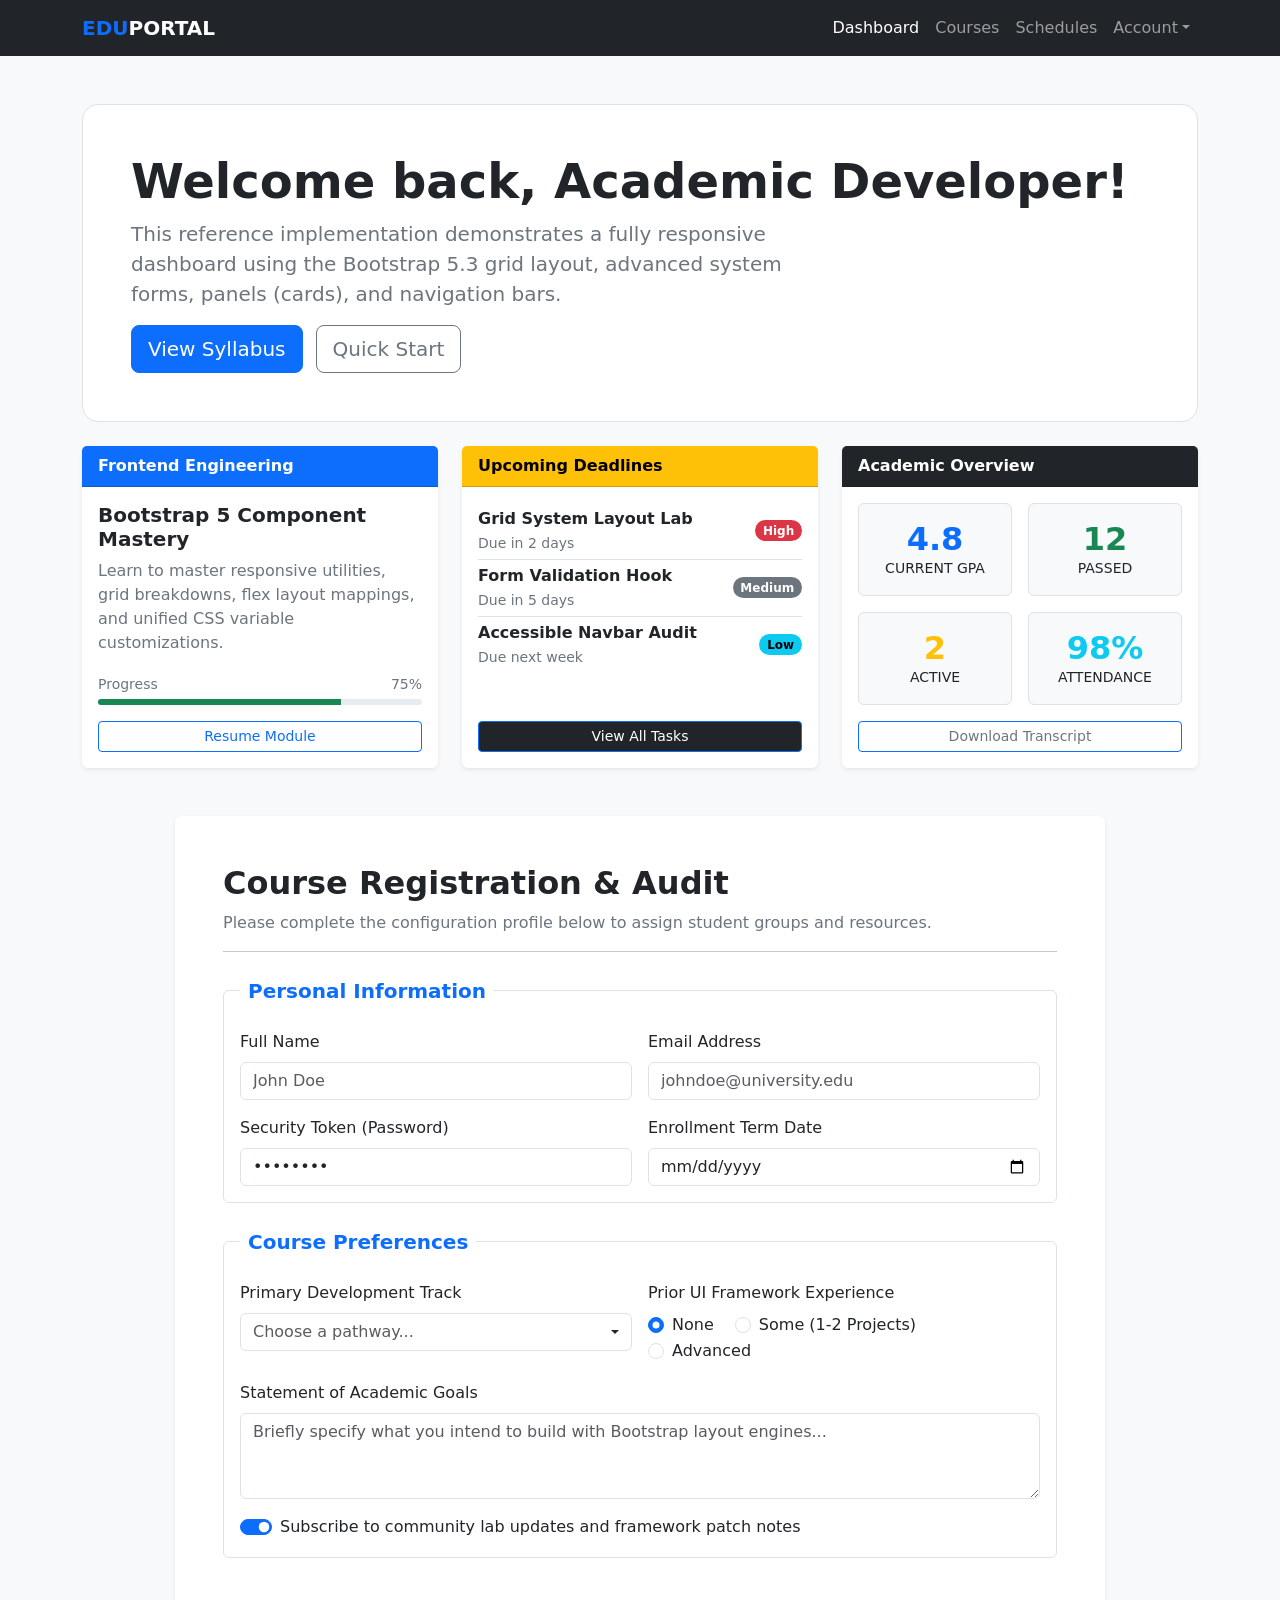
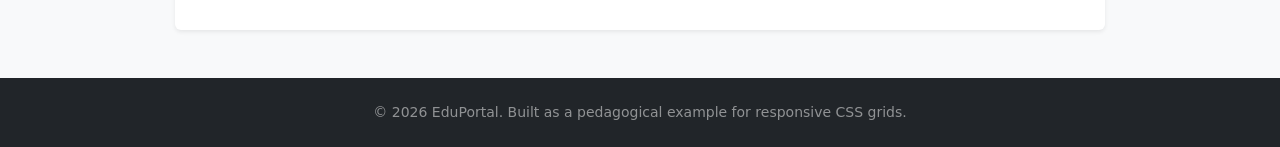
==== task4/index.html @ 4e0b3f1d "Add bootstrap hw" ====
<!DOCTYPE html>
<html lang="en">
<head>
    <meta charset="UTF-8">
    <meta name="viewport" content="width=device-width, initial-scale=1">
    <title>EduPortal</title>

    <link href="https://cdn.jsdelivr.net/npm/bootstrap@5.3.8/dist/css/bootstrap.min.css" rel="stylesheet">
    <link href="style.css" rel="stylesheet">
</head>

<body class="bg-light d-flex flex-column min-vh-100">

<nav class="navbar navbar-expand-lg navbar-dark bg-dark">
    <div class="container">
        <a class="navbar-brand fw-bold"><span class="text-primary">EDU</span>PORTAL</a>

        <button class="navbar-toggler" type="button"
                data-bs-toggle="collapse" data-bs-target="#mainMenu"
                aria-controls="mainMenu" aria-expanded="false" aria-label="Toggle navigation">
            <span class="navbar-toggler-icon"></span>
        </button>

        <div class="collapse navbar-collapse" id="mainMenu">
            <ul class="navbar-nav ms-auto">
                <li class="nav-item"><a class="nav-link active" aria-current="page" href="#">Dashboard</a></li>
                <li class="nav-item"><a class="nav-link" href="#">Courses</a></li>
                <li class="nav-item"><a class="nav-link" href="#">Schedules</a></li>
                <li class="nav-item dropdown">
                    <a class="nav-link dropdown-toggle" href="#" role="button"
                       data-bs-toggle="dropdown" aria-expanded="false">Account</a>
                    <ul class="dropdown-menu dropdown-menu-end">
                        <li><a class="dropdown-item" href="#">My Profile</a></li>
                        <li><a class="dropdown-item" href="#">Settings</a></li>
                        <li>
                            <hr class="dropdown-divider">
                        </li>
                        <li><a class="dropdown-item" href="#">Logout</a></li>
                    </ul>
                </li>
            </ul>
        </div>
    </div>
</nav>

<main class="container my-5 flex-grow-1">

    <section class="p-5 mb-4 bg-white border rounded-4">
        <h1 class="display-5 fw-bold">Welcome back, Academic Developer!</h1>
        <p class="lead text-secondary col-lg-8">
            This reference implementation demonstrates a fully responsive dashboard
            using the Bootstrap 5.3 grid layout, advanced system forms, panels (cards),
            and navigation bars.
        </p>
        <a class="btn btn-primary btn-lg me-2" href="#">View Syllabus</a>
        <a class="btn btn-outline-secondary btn-lg" href="#">Quick Start</a>
    </section>

    <div class="row g-4 mb-5 justify-content-center">
        <div class="col-12 col-md-6 col-lg-4">
            <div class="card h-100 hover-lift border-0 shadow-sm card-hover">
                <div class="card-header bg-primary text-white fw-semibold">Frontend Engineering</div>
                <div class="card-body d-flex flex-column">
                    <h5 class="card-title fw-bold">Bootstrap 5 Component Mastery</h5>
                    <p class="card-text text-secondary">
                        Learn to master responsive utilities, grid breakdowns, flex layout
                        mappings, and unified CSS variable customizations.
                    </p>
                    <div class="mt-auto">
                        <div class="d-flex justify-content-between small text-secondary mb-1">
                            <span>Progress</span>
                            <span>75%</span>
                        </div>
                        <div class="progress mb-3" style="height: 6px;">
                            <div class="progress-bar bg-success" style="width: 75%;"></div>
                        </div>
                        <a href="#" class="btn btn-outline-primary btn-sm w-100">Resume Module</a>
                    </div>
                </div>
            </div>
        </div>

        <div class="col-12 col-md-6 col-lg-4 ">
            <div class="card h-100 border-0 shadow-sm card-hover">
                <div class="card-header bg-warning text-black fw-semibold">Upcoming Deadlines</div>
                <div class="card-body d-flex flex-column">
                    <ul class="list-group list-group-flush mb-3" style="--bs-list-group-item-padding-y: 0.25rem">
                        <li class="list-group-item d-flex justify-content-between align-items-center px-0">
                            <div>
                                <div class="fw-bold">Grid System Layout Lab</div>
                                <small class="text-secondary">Due in 2 days</small>
                            </div>
                            <span class="badge rounded-pill text-bg-danger">High</span>
                        </li>
                        <li class="list-group-item d-flex justify-content-between align-items-center px-0">
                            <div>
                                <div class="fw-bold">Form Validation Hook</div>
                                <small class="text-secondary">Due in 5 days</small>
                            </div>
                            <span class="badge rounded-pill text-bg-secondary">Medium</span>
                        </li>
                        <li class="list-group-item d-flex justify-content-between align-items-center px-0">
                            <div>
                                <div class="fw-bold">Accessible Navbar Audit</div>
                                <small class="text-secondary">Due next week</small>
                            </div>
                            <span class="badge rounded-pill text-bg-info">Low</span>
                        </li>
                    </ul>
                    <div class="mt-auto">
                        <a href="#" class="btn bg-dark btn-outline-primary text-white btn-sm w-100">View All Tasks</a>
                    </div>
                </div>
            </div>
        </div>

        <div class="col-12 col-lg-4">
            <div class="card h-100 border-0 shadow-sm card-hover">
                <div class="card-header bg-dark text-white fw-semibold">Academic Overview</div>
                <div class="card-body d-flex flex-column ">
                    <div class="row g-3 mb-3">
                        <div class="col-6">
                            <div class="border rounded bg-light text-center p-3">
                                <div class="h2 fw-bold mb-0 text-primary">4.8</div>
                                <div class="small text-uppercase">Current GPA</div>
                            </div>
                        </div>
                        <div class="col-6">
                            <div class="border rounded bg-light text-center p-3">
                                <div class="h2 fw-bold mb-0 text-success">12</div>
                                <div class="small text-uppercase">Passed</div>
                            </div>
                        </div>
                        <div class="col-6">
                            <div class="border rounded bg-light text-center p-3">
                                <div class="h2 fw-bold mb-0 text-warning">2</div>
                                <div class="small text-uppercase">Active</div>
                            </div>
                        </div>
                        <div class="col-6">
                            <div class="border rounded bg-light text-center p-3">
                                <div class="h2 fw-bold mb-0 text-info">98%</div>
                                <div class="small text-uppercase">Attendance</div>
                            </div>
                        </div>
                    </div>
                    <div class="mt-auto">
                        <a href="#" class="btn btn-outline-primary text-secondary btn-sm w-100">Download Transcript</a>
                    </div>
                </div>
            </div>
        </div>
    </div>

    <section class="col-lg-10 mx-auto bg-white p-5 rounded shadow-sm">
        <h2 class="fw-bold">Course Registration &amp; Audit</h2>
        <p class="text-secondary mb-0">
            Please complete the configuration profile below to assign student groups and resources.
        </p>
        <hr class="mb-4">

        <form>

            <fieldset class="border rounded p-3 mb-4">
                <legend class="float-none w-auto px-2 fs-5 fw-bold text-primary">Personal Information</legend>
                <div class="row g-3">
                    <div class="col-md-6">
                        <label for="fullName" class="form-label">Full Name</label>
                        <input type="text" class="form-control" id="fullName" placeholder="John Doe">
                    </div>
                    <div class="col-md-6">
                        <label for="email" class="form-label">Email Address</label>
                        <input type="email" class="form-control" id="email" placeholder="johndoe@university.edu">
                    </div>
                    <div class="col-md-6">
                        <label for="password" class="form-label">Security Token (Password)</label>
                        <input type="password" class="form-control" id="password" value="12345678">
                    </div>
                    <div class="col-md-6">
                        <label for="termDate" class="form-label">Enrollment Term Date</label>
                        <input type="date" class="form-control" id="termDate">
                    </div>
                </div>
            </fieldset>

            <fieldset class="border rounded p-3 mb-4">
                <legend class="float-none w-auto px-2 fs-5 fw-bold text-primary">Course Preferences</legend>
                <div class="row g-3">
                    <div class="col-md-6">
                        <label for="dropdownMenuButton" class="form-label">Primary Development Track</label>
                        <div class="dropdown custom-input-dropdown">
                            <button
                                    class="form-control text-start d-flex align-items-center justify-content-between dropdown-toggle"
                                    type="button"
                                    id="dropdownMenuButton"
                                    data-bs-toggle="dropdown"
                                    aria-expanded="false">
                                <span class="text-muted">Choose a pathway...</span>
                            </button>

                            <ul class="dropdown-menu w-100" aria-labelledby="dropdownMenuButton">
                                <li><a class="dropdown-item" href="#">Frontend Architecture (HTML/CSS/Bootstrap)</a>
                                </li>
                                <li><a class="dropdown-item" href="#">Backend Engineering (Java/Node.js/Python)</a></li>
                                <li><a class="dropdown-item" href="#">Full-Stack Advanced Application</a></li>
                            </ul>
                        </div>
                    </div>
                    <div class="col-md-6">
                        <label class="form-label d-block">Prior UI Framework Experience</label>
                        <div class="form-check form-check-inline">
                            <input class="form-check-input" type="radio" name="experience" id="expNone" checked>
                            <label class="form-check-label" for="expNone">None</label>
                        </div>
                        <div class="form-check form-check-inline">
                            <input class="form-check-input" type="radio" name="experience" id="expSome">
                            <label class="form-check-label" for="expSome">Some (1-2 Projects)</label>
                        </div>
                        <div class="form-check form-check-inline">
                            <input class="form-check-input" type="radio" name="experience" id="expAdvanced">
                            <label class="form-check-label" for="expAdvanced">Advanced</label>
                        </div>
                    </div>
                    <div class="col-md-12">
                        <label for="goals" class="form-label">Statement of Academic Goals</label>
                        <textarea class="form-control" id="goals" rows="3"
                                  placeholder="Briefly specify what you intend to build with Bootstrap layout engines..."></textarea>
                    </div>

                    <div class="col-12">
                    <div class="form-check form-switch">
                        <input class="form-check-input" type="checkbox" role="switch" id="updates" checked>
                        <label class="form-check-label" for="updates">
                            Subscribe to community lab updates and framework patch notes
                        </label>
                    </div>
                </div>

                </div>
            </fieldset>

        </form>
    </section>

</main>

<footer class="bg-dark text-white-50 text-center small py-4">
    &copy; 2026 EduPortal. Built as a pedagogical example for responsive CSS grids.
</footer>

<script src="https://cdn.jsdelivr.net/npm/bootstrap@5.3.8/dist/js/bootstrap.bundle.min.js"></script>
</body>
</html>
---- task4/style.css ----
.card-hover {
    transition: transform 0.2s ease, box-shadow 0.2s ease;
}

.card-hover:hover {
    transform: translateY(-6px);
    --bs-box-shadow-sm: 0 12px 24px rgba(0, 0, 0, 0.15);
}
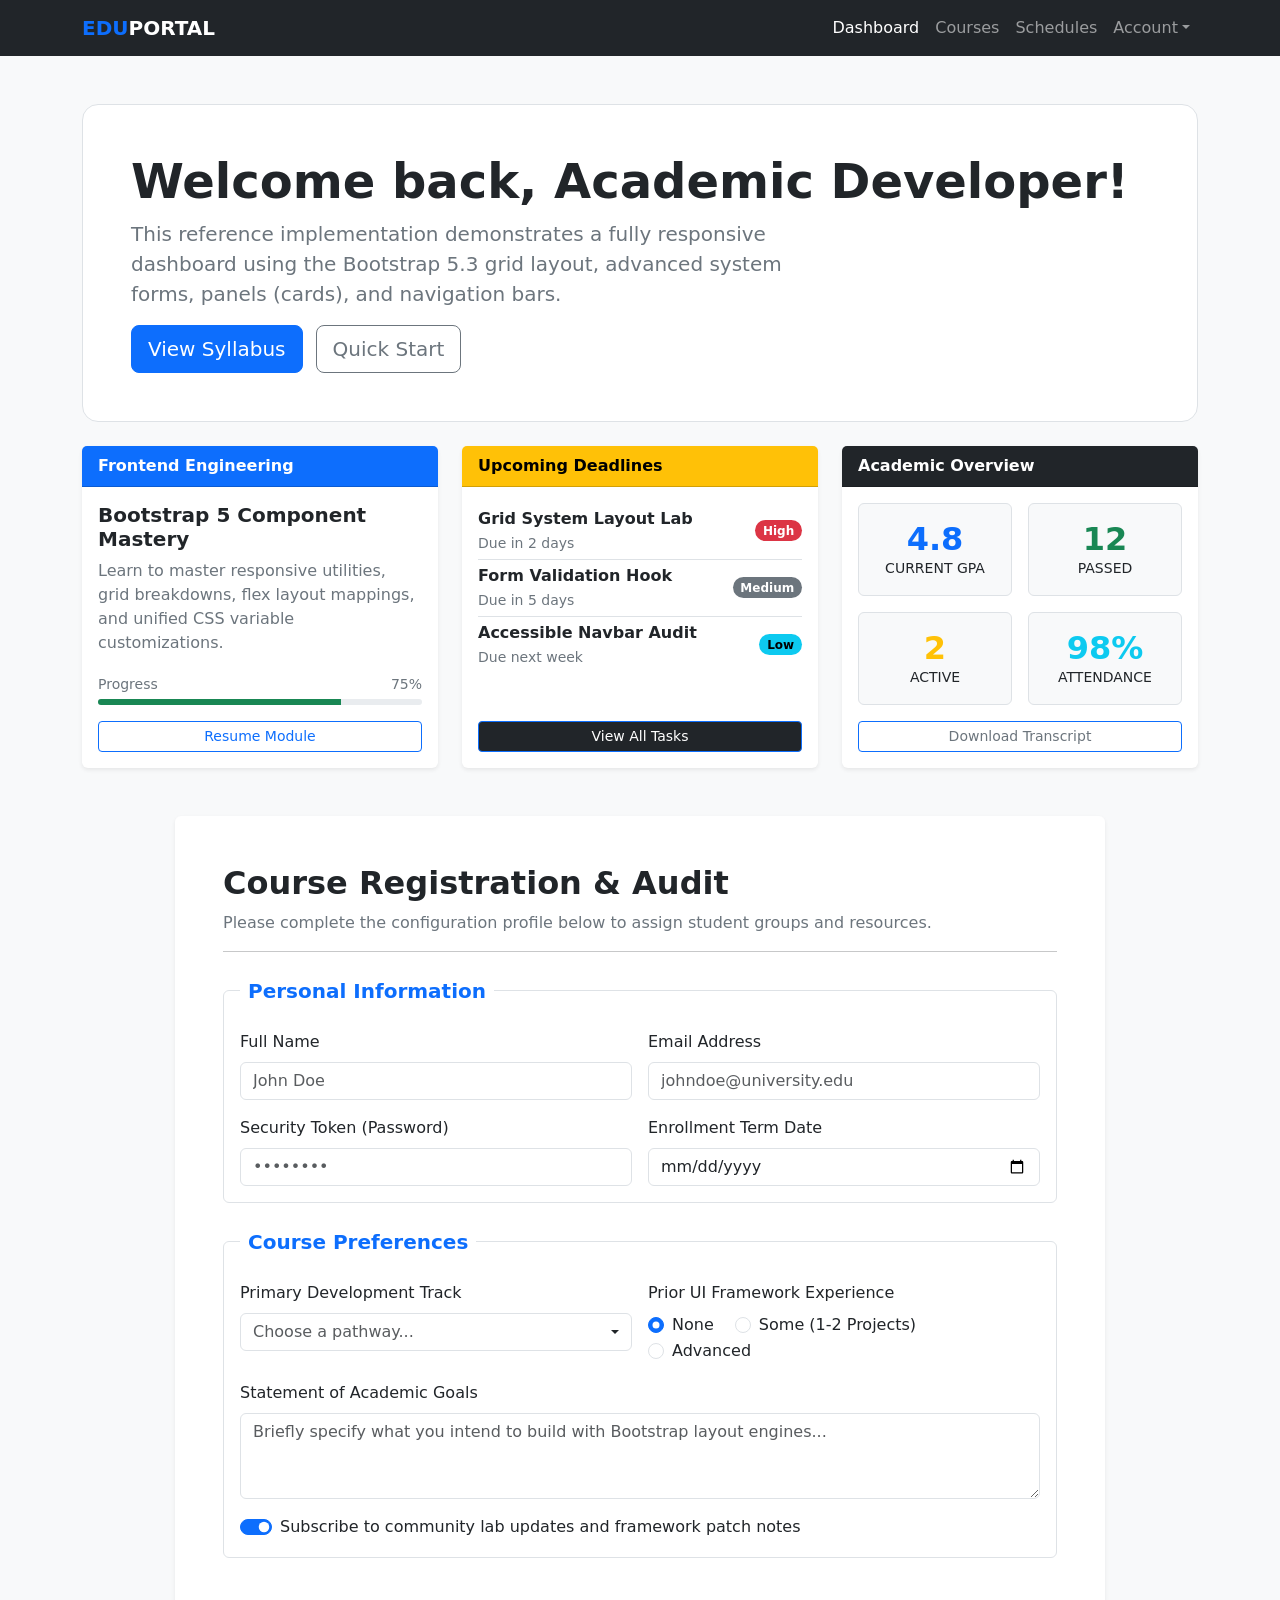
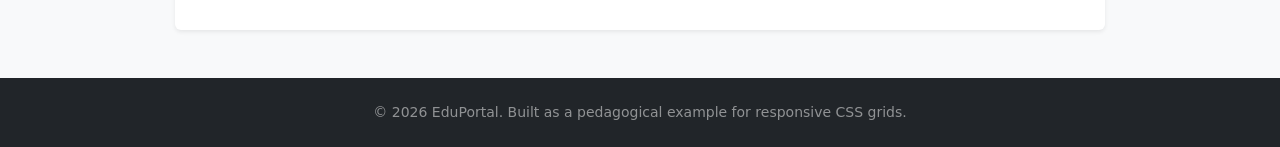
==== commit fad0a156: "Fix HTML encoding issues in index.html" ====
--- a/task4/index.html
+++ b/task4/index.html
@@ -174,7 +174,7 @@
                     </div>
                     <div class="col-md-6">
                         <label for="password" class="form-label">Security Token (Password)</label>
-                        <input type="password" class="form-control" id="password" value="12345678">
+                        <input type="password" class="form-control" id="password" placeholder="••••••••">
                     </div>
                     <div class="col-md-6">
                         <label for="termDate" class="form-label">Enrollment Term Date</label>
@@ -250,4 +250,4 @@
 
 <script src="https://cdn.jsdelivr.net/npm/bootstrap@5.3.8/dist/js/bootstrap.bundle.min.js"></script>
 </body>
-</html>+</html>
